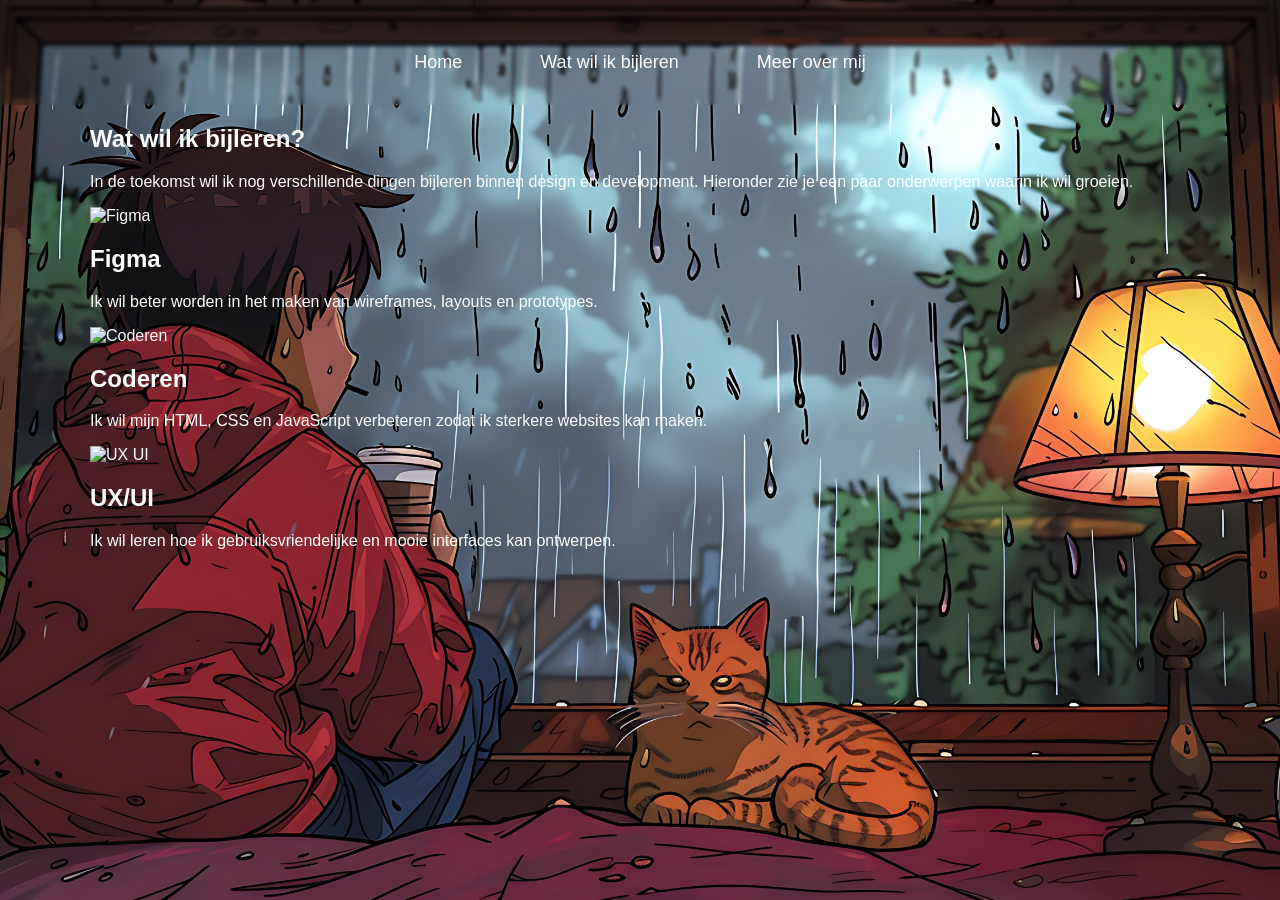
==== bijleren.html @ 75e2c278 "1ste pagina klaar +begin 2de pagina" ====
<!DOCTYPE html>
<html lang="nl">
<head>
    <meta charset="UTF-8">
    <meta name="viewport" content="width=device-width, initial-scale=1.0">
    <title>Wat wil ik bijleren</title>
    <link rel="stylesheet" href="style.css">
</head>
<body>

    <header class="header">
        <div class="container">
            <nav>
                <ul>
                <a href="index.html" class="btn">Home</a>
                <a href="bijleren.html" class="btn">Wat wil ik bijleren</a>
                <a href="overmij.html" class="btn">Meer over mij</a>
                </ul>
            </nav>
        </div>
    </header>

    <main>
        <section class="learn-section">
            <div class="container">
                <h1>Wat wil ik bijleren?</h1>
                <p class="intro">
                    In de toekomst wil ik nog verschillende dingen bijleren binnen design en development.
                    Hieronder zie je een paar onderwerpen waarin ik wil groeien.
                </p>

                <div class="card-grid">
                    <div class="learn-card">
                        <img src="images/figma.jpg" alt="Figma">
                        <h2>Figma</h2>
                        <p>Ik wil beter worden in het maken van wireframes, layouts en prototypes.</p>
                    </div>

                    <div class="learn-card">
                        <img src="images/code.jpg" alt="Coderen">
                        <h2>Coderen</h2>
                        <p>Ik wil mijn HTML, CSS en JavaScript verbeteren zodat ik sterkere websites kan maken.</p>
                    </div>

                    <div class="learn-card">
                        <img src="images/uiux.jpg" alt="UX UI">
                        <h2>UX/UI</h2>
                        <p>Ik wil leren hoe ik gebruiksvriendelijke en mooie interfaces kan ontwerpen.</p>
                    </div>
                </div>
            </div>
        </section>
    </main>

</body>
</html>
---- style.css ----
:root {
    --donker: #2b1e1a;
    --bruin: #5c3b2e;
    --warm-oranje: #d88b4a;
    --zacht-geel: #f1c56b;
    --groen: #4f6b4f;
    --blauwgrijs: #7c8ea0;
    --wit-zacht: #f5f1eb;
}

body {
    margin: 0;
    
    background-image: url("images/background.jpg");
    background-size: cover;
    background-position: center;
    background-repeat: no-repeat;
    background-attachment: fixed;
    color: white;
}

body{
    font-family: 'Poppins', sans-serif;
    

}

.header{

    border-radius: 3px;
    backdrop-filter: blur(2px);
}





.overlay {
    min-height: 100vh;
    background: rgba(20, 20, 20, 0.45);
}

.container {
    width: 90%;
    max-width: 1100px;
    margin: 0 auto;
    
}

.header {
    padding: 20px 0px;
    font:  'Georgia', serif;
    

}

nav ul {
    list-style: none;
    display: flex;
    justify-content: center;
    gap: 30px;
    padding: 0;
    margin: 0;
}

nav a {
    text-decoration: none;
    color: var(--wit-zacht);
    font-size: 18px;
    transition: 0.3s;
}

nav a:hover {
    color: var(--zacht-geel);
}

.hero {
    min-height: 80vh;
    display: flex;
    align-items: center;
}

.hero-container {
    width: 80%;
    max-width: 1100px;
    margin: 0 auto;
    display: flex;
    align-items: center;
}

.hero-text {
    max-width: 600px;
    background: rgba(43, 30, 26, 0.45);
    padding: 30px;
    border-radius: 20px;
    backdrop-filter: blur(2px);
}

.hero-text h1 {
    font-size: 48px;
    margin-bottom: 15px;
    color: var(--zacht-geel);
}

.hero-text p {
    font-size: 18px;
    line-height: 1.6;
    color: white;
}
.btn {
    display: inline-block;
    margin-top: 20px;
    padding: 12px 24px;
    
    color: white;
    text-decoration: none;
    border-radius: 12px;
    transition: 0.3s;
}

.btn:hover {
    background-color:var(dark yellow);
    color: var(--donker);
    color: white;
}









@media (max-width: 768px) {
    .hero-container {
        flex-direction: column;
        text-align: center;
    }

    .hero-text h1 {
        font-size: 36px;
    }

    nav ul {
        flex-direction: column;
        gap: 15px;
    }
}
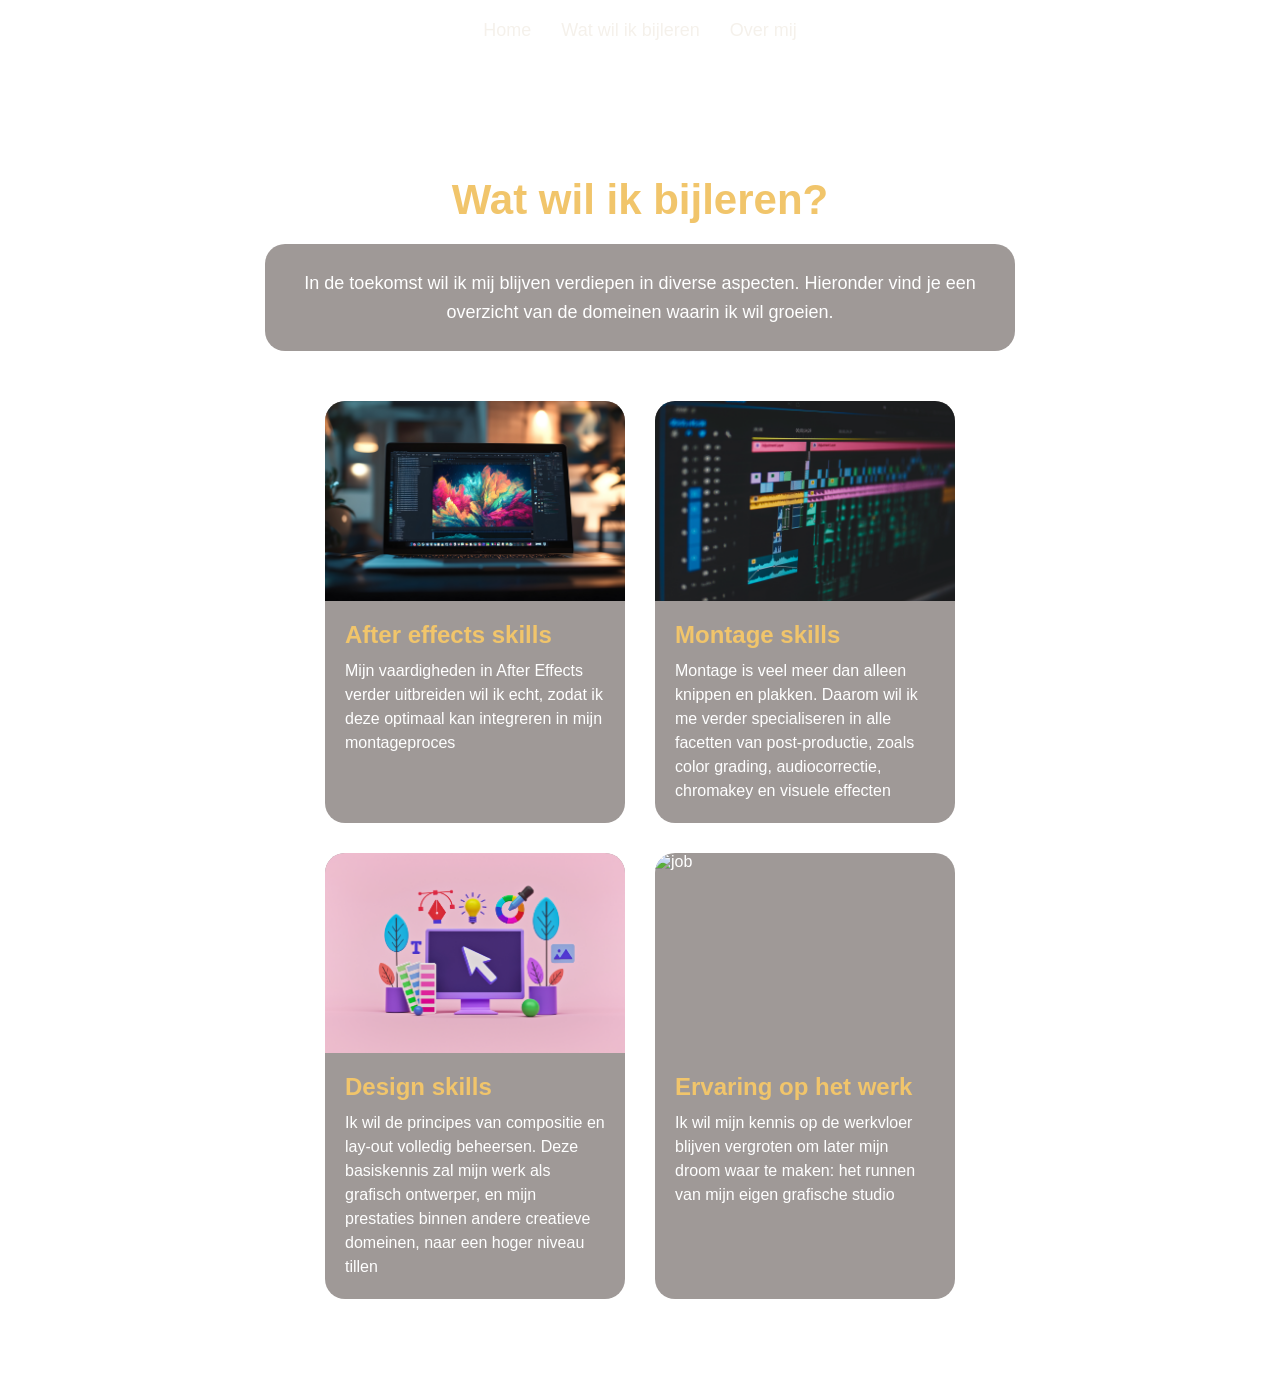
==== commit 46007fce: "2de pagina klaar" ====
--- a/bijleren.html
+++ b/bijleren.html
@@ -1,10 +1,11 @@
 <!DOCTYPE html>
-<html lang="nl">
+<html lang="eng">
 <head>
     <meta charset="UTF-8">
     <meta name="viewport" content="width=device-width, initial-scale=1.0">
     <title>Wat wil ik bijleren</title>
-    <link rel="stylesheet" href="style.css">
+    <link rel="stylesheet" href="css/style.css">
+    <link rel="stylesheet" href="css/bijleren.css">
 </head>
 <body>
 
@@ -12,9 +13,9 @@
         <div class="container">
             <nav>
                 <ul>
-                <a href="index.html" class="btn">Home</a>
-                <a href="bijleren.html" class="btn">Wat wil ik bijleren</a>
-                <a href="overmij.html" class="btn">Meer over mij</a>
+                    <li><a href="index.html">Home</a></li>
+                    <li><a href="bijleren.html">Wat wil ik bijleren</a></li>
+                    <li><a href="overmij.html">Over mij</a></li>
                 </ul>
             </nav>
         </div>
@@ -25,27 +26,31 @@
             <div class="container">
                 <h1>Wat wil ik bijleren?</h1>
                 <p class="intro">
-                    In de toekomst wil ik nog verschillende dingen bijleren binnen design en development.
-                    Hieronder zie je een paar onderwerpen waarin ik wil groeien.
+                   In de toekomst wil ik mij blijven verdiepen in diverse aspecten. Hieronder vind je een overzicht van de domeinen waarin ik wil groeien.
                 </p>
 
                 <div class="card-grid">
                     <div class="learn-card">
-                        <img src="images/figma.jpg" alt="Figma">
-                        <h2>Figma</h2>
-                        <p>Ik wil beter worden in het maken van wireframes, layouts en prototypes.</p>
+                        <img src="images/ae.jpeg" alt="ae">
+                        <h2>After effects skills </h2>
+                        <p>Mijn vaardigheden in After Effects verder uitbreiden wil ik echt, zodat ik deze optimaal kan integreren in mijn montageproces </p>
                     </div>
 
                     <div class="learn-card">
-                        <img src="images/code.jpg" alt="Coderen">
-                        <h2>Coderen</h2>
-                        <p>Ik wil mijn HTML, CSS en JavaScript verbeteren zodat ik sterkere websites kan maken.</p>
+                        <img src="images/montage.jpeg" alt="montage">
+                        <h2>Montage skills</h2>
+                        <p>Montage is veel meer dan alleen knippen en plakken. Daarom wil ik me verder specialiseren in alle facetten van post-productie, zoals color grading, audiocorrectie, chromakey en visuele effecten</p>
                     </div>
 
                     <div class="learn-card">
-                        <img src="images/uiux.jpg" alt="UX UI">
-                        <h2>UX/UI</h2>
-                        <p>Ik wil leren hoe ik gebruiksvriendelijke en mooie interfaces kan ontwerpen.</p>
+                        <img src="images/design.jpeg" alt="Design">
+                        <h2>Design skills </h2>
+                        <p>Ik wil de principes van compositie en lay-out volledig beheersen. Deze basiskennis zal mijn werk als grafisch ontwerper, en mijn prestaties binnen andere creatieve domeinen, naar een hoger niveau tillen</p>
+                    </div>
+                    <div class="learn-card">
+                        <img src="images/job.jpeg" alt="job">
+                        <h2>Ervaring op het werk</h2>
+                        <p>Ik wil mijn kennis op de werkvloer blijven vergroten om later mijn droom waar te maken: het runnen van mijn eigen grafische studio</p>
                     </div>
                 </div>
             </div>
--- a/css/style.css
+++ b/css/style.css
@@ -0,0 +1,226 @@
+:root {
+    --donker: #2b1e1a;
+    --bruin: #5c3b2e;
+    --warm-oranje: #d88b4a;
+    --zacht-geel: #f1c56b;
+    --groen: #4f6b4f;
+    --blauwgrijs: #7c8ea0;
+    --wit-zacht: #f5f1eb;
+}
+
+body {
+    margin: 0;
+    
+    background-image: url("images/background.jpg");
+    background-size: cover;
+    background-position: center;
+    background-repeat: no-repeat;
+    background-attachment: fixed;
+    color: white;
+}
+
+body{
+    font-family: 'Poppins', sans-serif;
+    
+
+}
+
+.header{
+
+    border-radius: 3px;
+    backdrop-filter: blur(2px);
+}
+
+
+
+
+
+.overlay {
+    min-height: 100vh;
+    background: rgba(20, 20, 20, 0.45);
+}
+
+.container {
+    width: 90%;
+    max-width: 1100px;
+    margin: 0 auto;
+    
+}
+
+.header {
+    padding: 20px 0px;
+    font:  'Georgia', serif;
+    
+
+}
+
+nav ul {
+    list-style: none;
+    display: flex;
+    justify-content: center;
+    gap: 30px;
+    padding: 0;
+    margin: 0;
+}
+
+nav a {
+    text-decoration: none;
+    color: var(--wit-zacht);
+    font-size: 18px;
+    transition: 0.3s;
+}
+
+nav a:hover {
+    color: var(--zacht-geel);
+}
+
+.hero {
+    min-height: 80vh;
+    display: flex;
+    align-items: center;
+}
+
+.hero-container {
+    width: 80%;
+    max-width: 1100px;
+    margin: 0 auto;
+    display: flex;
+    align-items: center;
+}
+
+.hero-text {
+    max-width: 600px;
+    background: rgba(43, 30, 26, 0.45);
+    padding: 30px;
+    border-radius: 20px;
+    backdrop-filter: blur(2px);
+}
+
+.hero-text h1 {
+    font-size: 48px;
+    margin-bottom: 15px;
+    color: var(--zacht-geel);
+}
+
+.hero-text p {
+    font-size: 18px;
+    line-height: 1.6;
+    color: white;
+}
+
+
+
+
+
+
+
+
+.learn-section {
+    padding: 80px 0;
+}
+
+.learn-section h1 {
+    text-align: center;
+    font-size: 42px;
+    color: var(--zacht-geel);
+    margin-bottom: 20px;
+}
+
+.intro {
+    max-width: 700px;
+    margin: 0 auto 50px auto;
+    text-align: center;
+    font-size: 18px;
+    line-height: 1.6;
+    background: rgba(43, 30, 26, 0.45);
+    padding: 25px;
+    border-radius: 20px;
+    backdrop-filter: blur(2px);
+}
+
+.card-grid {
+    width: 80%;
+    max-width: 1100px;
+    margin: 0 auto;
+    display: flex;
+    justify-content: center;
+    gap: 30px;
+    flex-wrap: wrap;
+}
+
+.learn-card {
+    width: 300px;
+    background: rgba(43, 30, 26, 0.45);
+    border-radius: 20px;
+    backdrop-filter: blur(2px);
+    overflow: hidden;
+    transition: 0.3s;
+}
+
+.learn-card:hover {
+    transform: translateY(-8px);
+}
+
+.learn-card img {
+    width: 100%;
+    height: 200px;
+    object-fit: cover;
+    display: block;
+}
+
+.learn-card h2 {
+    font-size: 24px;
+    color: var(--zacht-geel);
+    margin: 20px 20px 10px 20px;
+}
+
+.learn-card p {
+    font-size: 16px;
+    line-height: 1.5;
+    margin: 0 20px 20px 20px;
+    color: white;
+}
+
+@media (max-width: 768px) {
+    .learn-section h1 {
+        font-size: 32px;
+    }
+
+    .intro {
+        font-size: 16px;
+        padding: 20px;
+        width: 90%;
+    }
+
+    .card-grid {
+        width: 90%;
+        flex-direction: column;
+        align-items: center;
+    }
+
+    .learn-card {
+        width: 100%;
+        max-width: 350px;
+    }
+}
+
+
+
+
+
+
+@media (max-width: 768px) {
+    .hero-container {
+        flex-direction: column;
+        text-align: center;
+    }
+
+    .hero-text h1 {
+        font-size: 36px;
+    }
+
+    nav ul {
+        flex-direction: column;
+        gap: 15px;
+    }
+}
--- a/css/bijleren.css
+++ b/css/bijleren.css
@@ -0,0 +1,247 @@
+:root {
+    --donker: #2b1e1a;
+    --bruin: #5c3b2e;
+    --warm-oranje: #d88b4a;
+    --zacht-geel: #f1c56b;
+    --groen: #4f6b4f;
+    --blauwgrijs: #7c8ea0;
+    --wit-zacht: #f5f1eb;
+}
+
+body {
+    margin: 0;
+    
+    background-image: url("images/background2.png");
+    background-size: cover;
+    background-position: center;
+    background-repeat: no-repeat;
+    background-attachment: fixed;
+    color: white;
+}
+
+body{
+    font-family: 'Poppins', sans-serif;
+    
+
+}
+
+.header{
+
+    border-radius: 3px;
+    backdrop-filter: blur(2px);
+}
+
+
+
+
+
+.overlay {
+    min-height: 100vh;
+    background: rgba(20, 20, 20, 0.45);
+}
+
+.container {
+    width: 90%;
+    max-width: 1100px;
+    margin: 0 auto;
+    
+}
+
+.header {
+    padding: 20px 0px;
+    font:  'Georgia', serif;
+    
+
+}
+
+nav ul {
+    list-style: none;
+    display: flex;
+    justify-content: center;
+    gap: 30px;
+    padding: 0;
+    margin: 0;
+}
+
+nav a {
+    text-decoration: none;
+    color: var(--wit-zacht);
+    font-size: 18px;
+    transition: 0.3s;
+}
+
+nav a:hover {
+    color: var(--zacht-geel);
+}
+
+.hero {
+    min-height: 80vh;
+    display: flex;
+    align-items: center;
+}
+
+.hero-container {
+    width: 80%;
+    max-width: 1100px;
+    margin: 0 auto;
+    display: flex;
+    align-items: center;
+}
+
+.hero-text {
+    max-width: 600px;
+    background: rgba(43, 30, 26, 0.45);
+    padding: 30px;
+    border-radius: 20px;
+    backdrop-filter: blur(2px);
+}
+
+.hero-text h1 {
+    font-size: 48px;
+    margin-bottom: 15px;
+    color: var(--zacht-geel);
+}
+
+.hero-text p {
+    font-size: 18px;
+    line-height: 1.6;
+    color: white;
+}
+.btn {
+    display: inline-block;
+    margin-top: 20px;
+    padding: 12px 24px;
+    
+    color: white;
+    text-decoration: none;
+    border-radius: 12px;
+    transition: 0.3s;
+}
+
+.btn:hover {
+    background-color:var(dark yellow);
+    color: var(--donker);
+    color: white;
+}
+
+
+body {
+
+     background-image: url("images/background2.png");
+}
+
+
+
+
+
+
+
+.learn-section {
+    padding: 80px 0;
+}
+
+.learn-section h1 {
+    text-align: center;
+    font-size: 42px;
+    color: var(--zacht-geel);
+    margin-bottom: 20px;
+}
+
+.intro {
+    max-width: 700px;
+    margin: 0 auto 50px auto;
+    text-align: center;
+    font-size: 18px;
+    line-height: 1.6;
+    background: rgba(43, 30, 26, 0.45);
+    padding: 25px;
+    border-radius: 20px;
+    backdrop-filter: blur(2px);
+}
+
+.card-grid {
+    width: 80%;
+    max-width: 1100px;
+    margin: 0 auto;
+    display: flex;
+    justify-content: center;
+    gap: 30px;
+    flex-wrap: wrap;
+}
+
+.learn-card {
+    width: 300px;
+    background: rgba(43, 30, 26, 0.45);
+    border-radius: 20px;
+    backdrop-filter: blur(2px);
+    overflow: hidden;
+    transition: 0.3s;
+}
+
+.learn-card:hover {
+    transform: translateY(-8px);
+}
+
+.learn-card img {
+    width: 100%;
+    height: 200px;
+    object-fit: cover;
+    display: block;
+}
+
+.learn-card h2 {
+    font-size: 24px;
+    color: var(--zacht-geel);
+    margin: 20px 20px 10px 20px;
+}
+
+.learn-card p {
+    font-size: 16px;
+    line-height: 1.5;
+    margin: 0 20px 20px 20px;
+    color: white;
+}
+
+@media (max-width: 768px) {
+    .learn-section h1 {
+        font-size: 32px;
+    }
+
+    .intro {
+        font-size: 16px;
+        padding: 20px;
+        width: 90%;
+    }
+
+    .card-grid {
+        width: 90%;
+        flex-direction: column;
+        align-items: center;
+    }
+
+    .learn-card {
+        width: 100%;
+        max-width: 350px;
+    }
+}
+
+
+
+
+
+
+@media (max-width: 768px) {
+    .hero-container {
+        flex-direction: column;
+        text-align: center;
+    }
+
+    .hero-text h1 {
+        font-size: 36px;
+    }
+
+    nav ul {
+        flex-direction: column;
+        gap: 15px;
+    }
+}
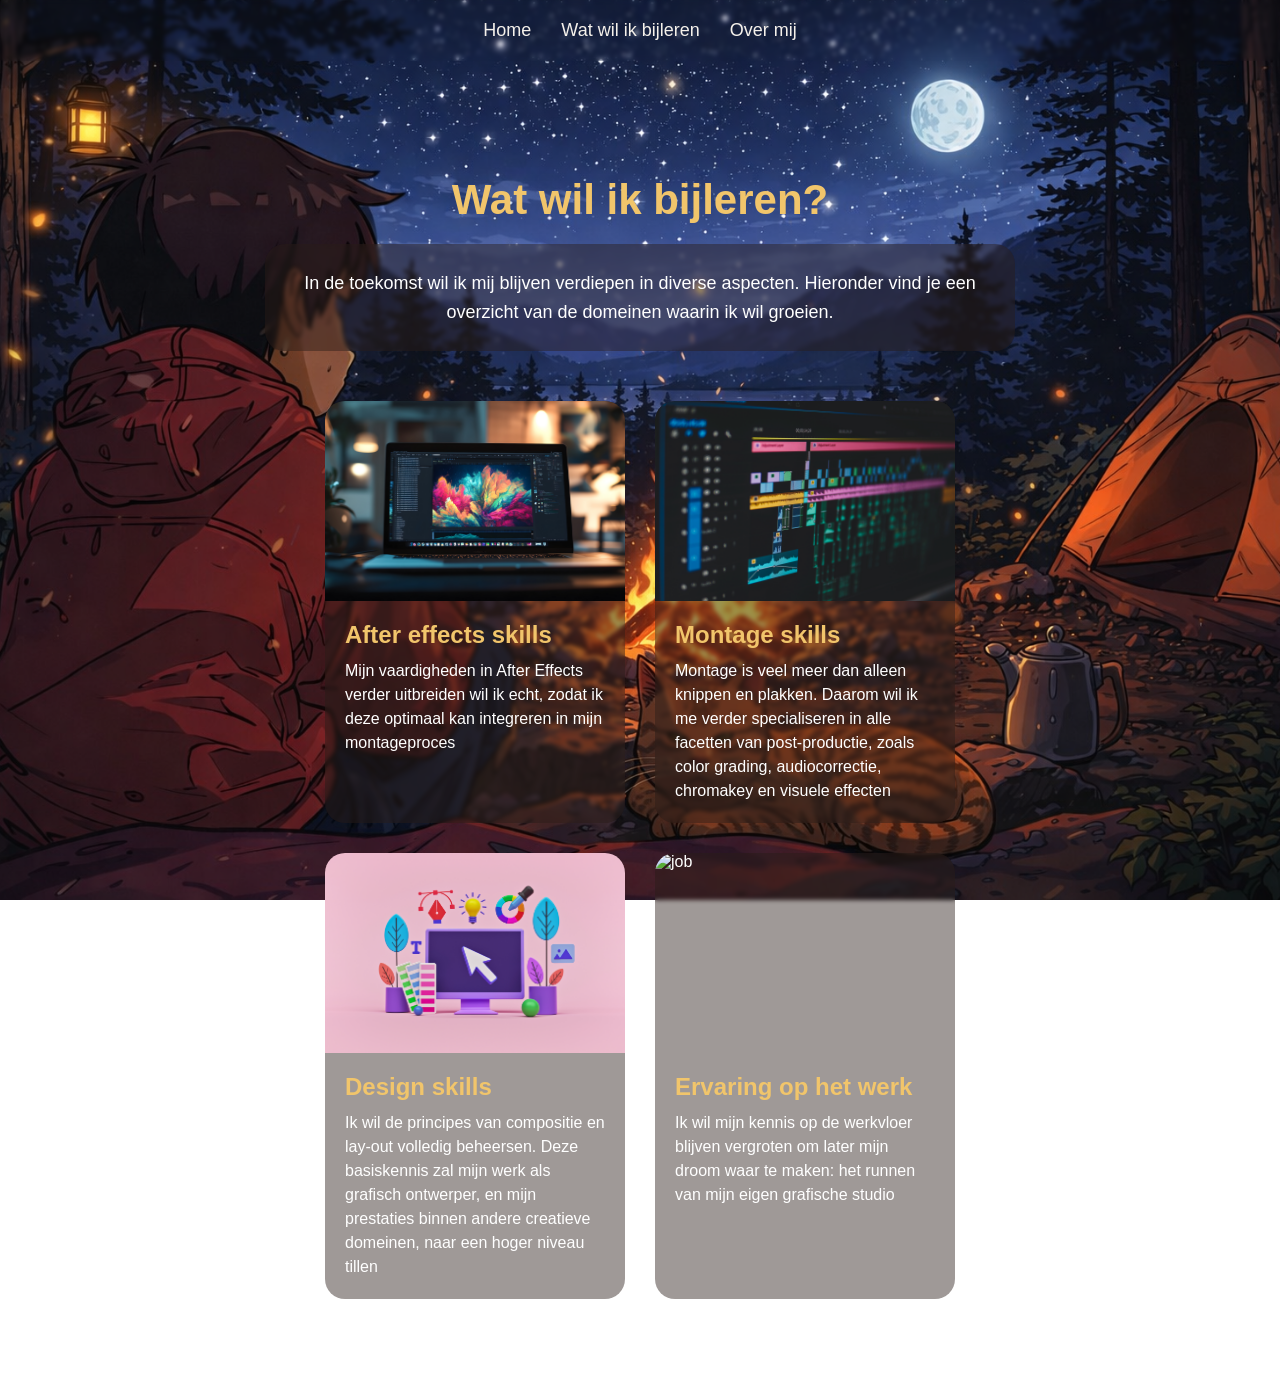
==== commit 824f7015: "met pagina 3 bezig" ====
--- a/bijleren.html
+++ b/bijleren.html
@@ -3,9 +3,9 @@
 <head>
     <meta charset="UTF-8">
     <meta name="viewport" content="width=device-width, initial-scale=1.0">
-    <title>Wat wil ik bijleren</title>
+    <title>Bijleren</title>
     <link rel="stylesheet" href="css/style.css">
-    <link rel="stylesheet" href="css/bijleren.css">
+    <link rel="stylesheet" href="bijleren.css">
 </head>
 <body>
 
--- a/bijleren.css
+++ b/bijleren.css
@@ -0,0 +1,247 @@
+:root {
+    --donker: #2b1e1a;
+    --bruin: #5c3b2e;
+    --warm-oranje: #d88b4a;
+    --zacht-geel: #f1c56b;
+    --groen: #4f6b4f;
+    --blauwgrijs: #7c8ea0;
+    --wit-zacht: #f5f1eb;
+}
+
+body {
+    margin: 0;
+    
+    background-image: url('images/background.jpg');
+    background-size: cover;
+    background-position: center;
+    background-repeat: no-repeat;
+    background-attachment: fixed;
+    color: white;
+}
+
+body{
+    font-family: 'Poppins', sans-serif;
+    
+
+}
+
+.header{
+
+    border-radius: 3px;
+    backdrop-filter: blur(2px);
+}
+
+
+
+
+
+.overlay {
+    min-height: 100vh;
+    background: rgba(20, 20, 20, 0.45);
+}
+
+.container {
+    width: 90%;
+    max-width: 1100px;
+    margin: 0 auto;
+    
+}
+
+.header {
+    padding: 20px 0px;
+    font:  'Georgia', serif;
+    
+
+}
+
+nav ul {
+    list-style: none;
+    display: flex;
+    justify-content: center;
+    gap: 30px;
+    padding: 0;
+    margin: 0;
+}
+
+nav a {
+    text-decoration: none;
+    color: var(--wit-zacht);
+    font-size: 18px;
+    transition: 0.3s;
+}
+
+nav a:hover {
+    color: var(--zacht-geel);
+}
+
+.hero {
+    min-height: 80vh;
+    display: flex;
+    align-items: center;
+}
+
+.hero-container {
+    width: 80%;
+    max-width: 1100px;
+    margin: 0 auto;
+    display: flex;
+    align-items: center;
+}
+
+.hero-text {
+    max-width: 600px;
+    background: rgba(43, 30, 26, 0.45);
+    padding: 30px;
+    border-radius: 20px;
+    backdrop-filter: blur(2px);
+}
+
+.hero-text h1 {
+    font-size: 48px;
+    margin-bottom: 15px;
+    color: var(--zacht-geel);
+}
+
+.hero-text p {
+    font-size: 18px;
+    line-height: 1.6;
+    color: white;
+}
+.btn {
+    display: inline-block;
+    margin-top: 20px;
+    padding: 12px 24px;
+    
+    color: white;
+    text-decoration: none;
+    border-radius: 12px;
+    transition: 0.3s;
+}
+
+.btn:hover {
+    background-color:var(dark yellow);
+    color: var(--donker);
+    color: white;
+}
+
+
+body {
+
+     background-image: url("images/background2.png");
+}
+
+
+
+
+
+
+
+.learn-section {
+    padding: 80px 0;
+}
+
+.learn-section h1 {
+    text-align: center;
+    font-size: 42px;
+    color: var(--zacht-geel);
+    margin-bottom: 20px;
+}
+
+.intro {
+    max-width: 700px;
+    margin: 0 auto 50px auto;
+    text-align: center;
+    font-size: 18px;
+    line-height: 1.6;
+    background: rgba(43, 30, 26, 0.45);
+    padding: 25px;
+    border-radius: 20px;
+    backdrop-filter: blur(2px);
+}
+
+.card-grid {
+    width: 80%;
+    max-width: 1100px;
+    margin: 0 auto;
+    display: flex;
+    justify-content: center;
+    gap: 30px;
+    flex-wrap: wrap;
+}
+
+.learn-card {
+    width: 300px;
+    background: rgba(43, 30, 26, 0.45);
+    border-radius: 20px;
+    backdrop-filter: blur(2px);
+    overflow: hidden;
+    transition: 0.3s;
+}
+
+.learn-card:hover {
+    transform: translateY(-8px);
+}
+
+.learn-card img {
+    width: 100%;
+    height: 200px;
+    object-fit: cover;
+    display: block;
+}
+
+.learn-card h2 {
+    font-size: 24px;
+    color: var(--zacht-geel);
+    margin: 20px 20px 10px 20px;
+}
+
+.learn-card p {
+    font-size: 16px;
+    line-height: 1.5;
+    margin: 0 20px 20px 20px;
+    color: white;
+}
+
+@media (max-width: 768px) {
+    .learn-section h1 {
+        font-size: 32px;
+    }
+
+    .intro {
+        font-size: 16px;
+        padding: 20px;
+        width: 90%;
+    }
+
+    .card-grid {
+        width: 90%;
+        flex-direction: column;
+        align-items: center;
+    }
+
+    .learn-card {
+        width: 100%;
+        max-width: 350px;
+    }
+}
+
+
+
+
+
+
+@media (max-width: 768px) {
+    .hero-container {
+        flex-direction: column;
+        text-align: center;
+    }
+
+    .hero-text h1 {
+        font-size: 36px;
+    }
+
+    nav ul {
+        flex-direction: column;
+        gap: 15px;
+    }
+}
